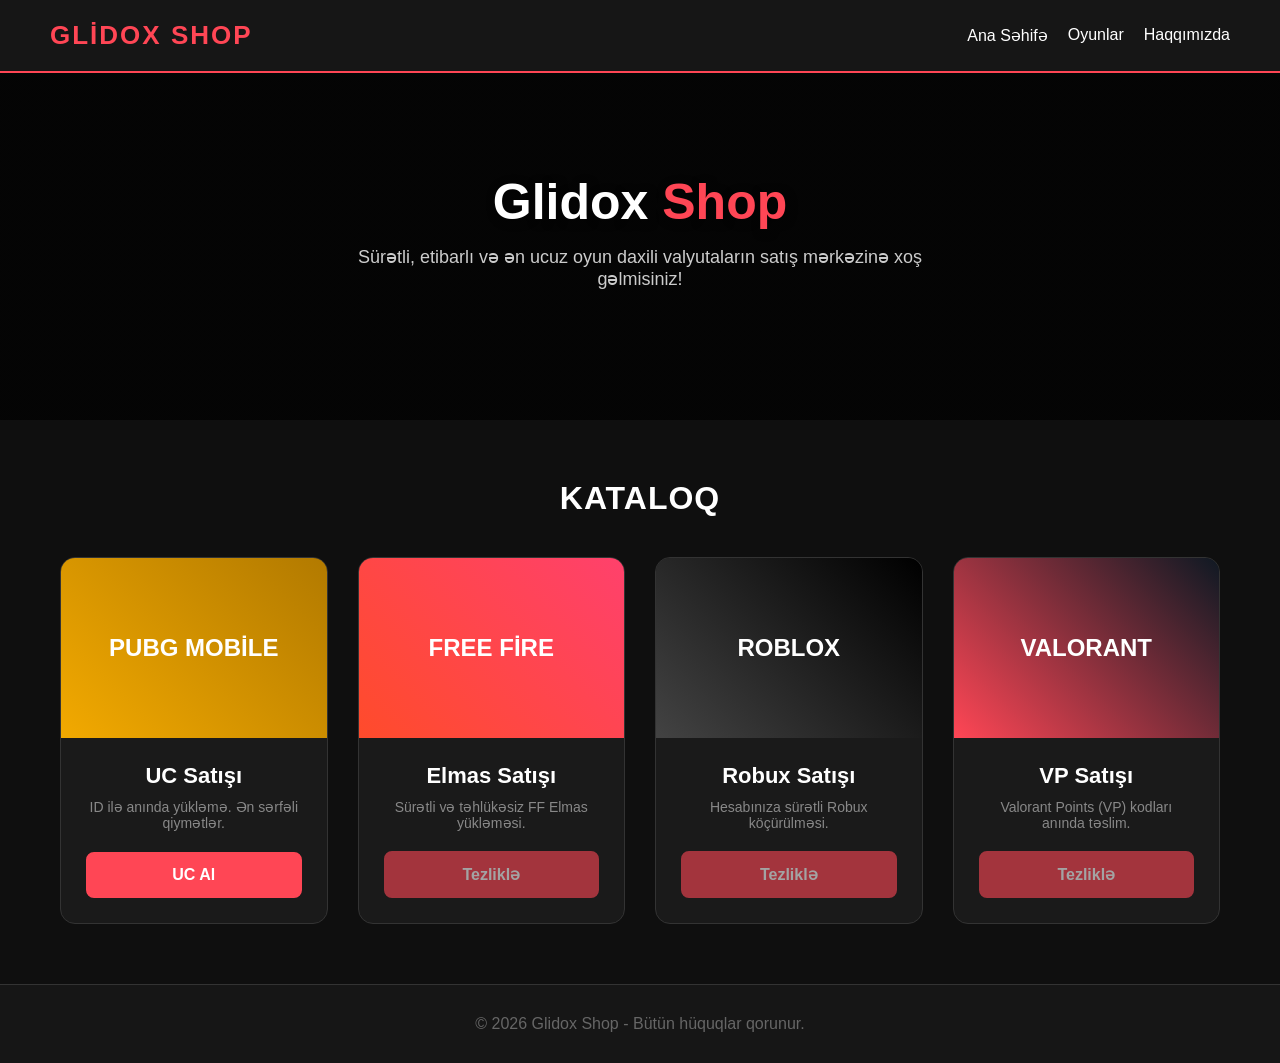
==== index.html @ 9ef9ff6c "Refactor styles and update HTML structure" ====
<!DOCTYPE html>
<html lang="az">
<head>
    <meta charset="UTF-8">
    <meta name="viewport" content="width=device-width, initial-scale=1.0">
    <title>Glidox Shop | Oyun İçi Satış Mərkəzi</title>
    <style>
        /* Ümumi Stil */
        * { margin: 0; padding: 0; box-sizing: border-box; font-family: 'Segoe UI', Tahoma, sans-serif; }
        body { background-color: #0f0f0f; color: #ffffff; scroll-behavior: smooth; }

        /* Naviqasiya Paneli */
        header { 
            background-color: #161616; padding: 20px 50px; 
            display: flex; justify-content: space-between; align-items: center; 
            border-bottom: 2px solid #ff4655; position: sticky; top: 0; z-index: 1000; 
        }
        .logo { font-size: 26px; font-weight: bold; color: #ff4655; text-decoration: none; letter-spacing: 2px; text-transform: uppercase; }
        nav ul { list-style: none; display: flex; gap: 20px; }
        nav ul li a { color: #fff; text-decoration: none; font-weight: 500; transition: 0.3s; }
        nav ul li a:hover { color: #ff4655; }

        /* Hero (Giriş) Bölməsi */
        .hero { 
            text-align: center; padding: 100px 20px; 
            background: linear-gradient(rgba(0,0,0,0.7), rgba(0,0,0,0.7)), url('https://images.unsplash.com/photo-1542751371-adc38448a05e?ixlib=rb-1.2.1&auto=format&fit=crop&w=1350&q=80');
            background-size: cover; background-position: center;
        }
        .hero h1 { font-size: 50px; margin-bottom: 15px; text-shadow: 2px 2px 10px rgba(0,0,0,0.5); }
        .hero span { color: #ff4655; }
        .hero p { color: #ccc; font-size: 18px; max-width: 600px; margin: 0 auto 30px; }

        /* Oyunlar Bölməsi */
        .games-section { max-width: 1200px; margin: 60px auto; padding: 0 20px; }
        .section-title { text-align: center; font-size: 32px; margin-bottom: 40px; text-transform: uppercase; letter-spacing: 1px; }
        .grid { display: grid; grid-template-columns: repeat(auto-fit, minmax(260px, 1fr)); gap: 30px; }

        /* Oyun Kartları */
        .card { 
            background-color: #1a1a1a; border-radius: 15px; overflow: hidden; 
            transition: 0.4s; border: 1px solid #333; text-align: center;
            display: flex; flex-direction: column;
        }
        .card:hover { transform: translateY(-10px); border-color: #ff4655; box-shadow: 0 10px 30px rgba(255, 70, 85, 0.2); }
        
        .card-img { 
            height: 180px; width: 100%; display: flex; align-items: center; 
            justify-content: center; font-size: 24px; font-weight: bold; color: #fff;
            text-transform: uppercase;
        }
        
        /* Kart Rəngləri */
        .pubg-bg { background: linear-gradient(45deg, #f2a900, #b27a00); }
        .ff-bg { background: linear-gradient(45deg, #ff4b2b, #ff416c); }
        .roblox-bg { background: linear-gradient(45deg, #434343, #000000); }
        .val-bg { background: linear-gradient(45deg, #ff4655, #0f1923); }

        .card-content { padding: 25px; flex-grow: 1; display: flex; flex-direction: column; justify-content: space-between; }
        .card-content h3 { margin-bottom: 10px; font-size: 22px; }
        .card-content p { color: #888; font-size: 14px; margin-bottom: 20px; }

        /* Düymə */
        .buy-btn { 
            background-color: #ff4655; color: #fff; padding: 12px; 
            text-decoration: none; font-weight: bold; border-radius: 8px; 
            transition: 0.3s; border: 2px solid #ff4655;
        }
        .buy-btn:hover { background-color: transparent; color: #ff4655; }

        /* Footer */
        footer { background-color: #161616; text-align: center; padding: 30px; margin-top: 50px; border-top: 1px solid #333; color: #666; }

        @media (max-width: 768px) {
            header { padding: 20px; flex-direction: column; gap: 15px; }
            .hero h1 { font-size: 35px; }
        }
    </style>
</head>
<body>

    <header>
        <a href="index.html" class="logo">Glidox Shop</a>
        <nav>
            <ul>
                <li><a href="index.html">Ana Səhifə</a></li>
                <li><a href="#games">Oyunlar</a></li>
                <li><a href="#">Haqqımızda</a></li>
            </ul>
        </nav>
    </header>

    <section class="hero">
        <h1>Glidox <span>Shop</span></h1>
        <p>Sürətli, etibarlı və ən ucuz oyun daxili valyutaların satış mərkəzinə xoş gəlmisiniz!</p>
    </section>

    <section id="games" class="games-section">
        <h2 class="section-title">Kataloq</h2>
        <div class="grid">
            
            <div class="card">
                <div class="card-img pubg-bg">PUBG Mobile</div>
                <div class="card-content">
                    <div>
                        <h3>UC Satışı</h3>
                        <p>ID ilə anında yükləmə. Ən sərfəli qiymətlər.</p>
                    </div>
                    <a href="pubg.html" class="buy-btn">UC Al</a>
                </div>
            </div>

            <div class="card">
                <div class="card-img ff-bg">Free Fire</div>
                <div class="card-content">
                    <div>
                        <h3>Elmas Satışı</h3>
                        <p>Sürətli və təhlükəsiz FF Elmas yükləməsi.</p>
                    </div>
                    <a href="#" class="buy-btn" style="opacity: 0.6; pointer-events: none;">Tezliklə</a>
                </div>
            </div>

            <div class="card">
                <div class="card-img roblox-bg">Roblox</div>
                <div class="card-content">
                    <div>
                        <h3>Robux Satışı</h3>
                        <p>Hesabınıza sürətli Robux köçürülməsi.</p>
                    </div>
                    <a href="#" class="buy-btn" style="opacity: 0.6; pointer-events: none;">Tezliklə</a>
                </div>
            </div>

            <div class="card">
                <div class="card-img val-bg">Valorant</div>
                <div class="card-content">
                    <div>
                        <h3>VP Satışı</h3>
                        <p>Valorant Points (VP) kodları anında təslim.</p>
                    </div>
                    <a href="#" class="buy-btn" style="opacity: 0.6; pointer-events: none;">Tezliklə</a>
                </div>
            </div>

        </div>
    </section>

    <footer>
        <p>&copy; 2026 Glidox Shop - Bütün hüquqlar qorunur.</p>
    </footer>

</body>
</html>
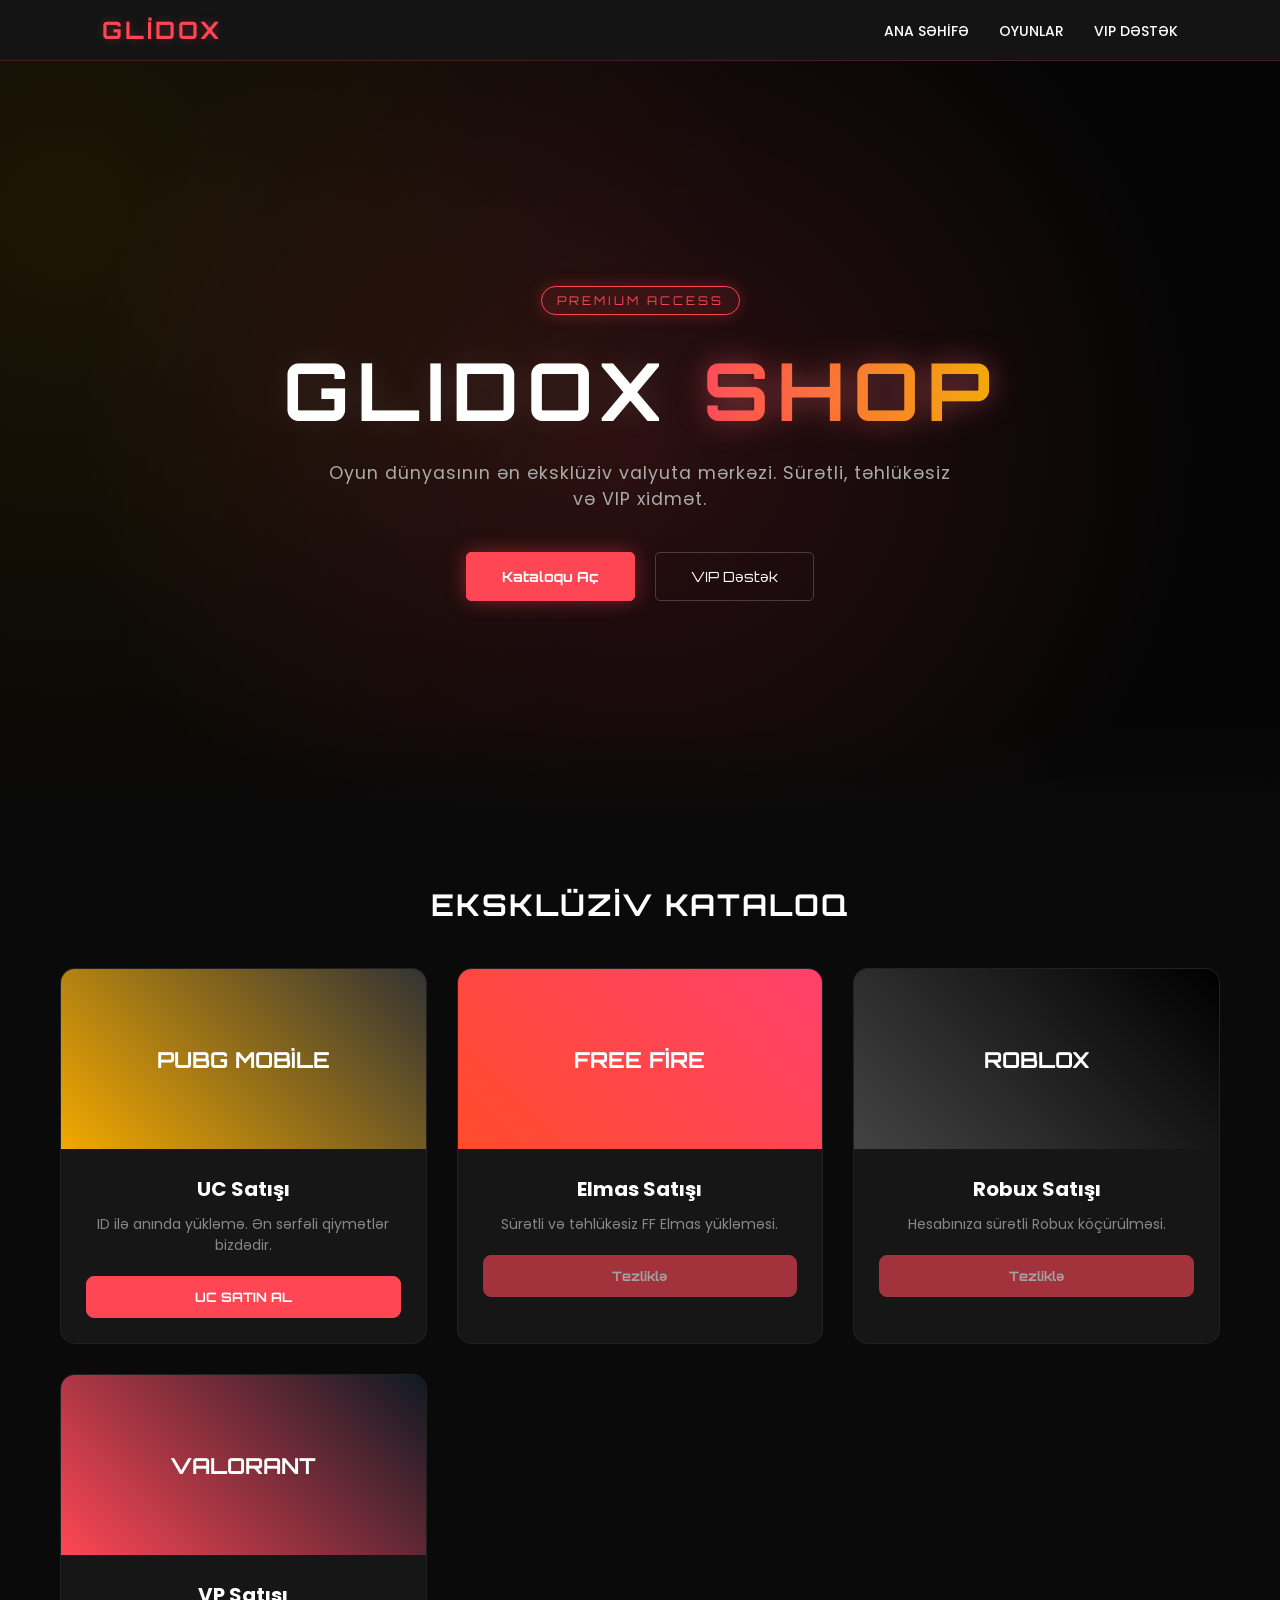
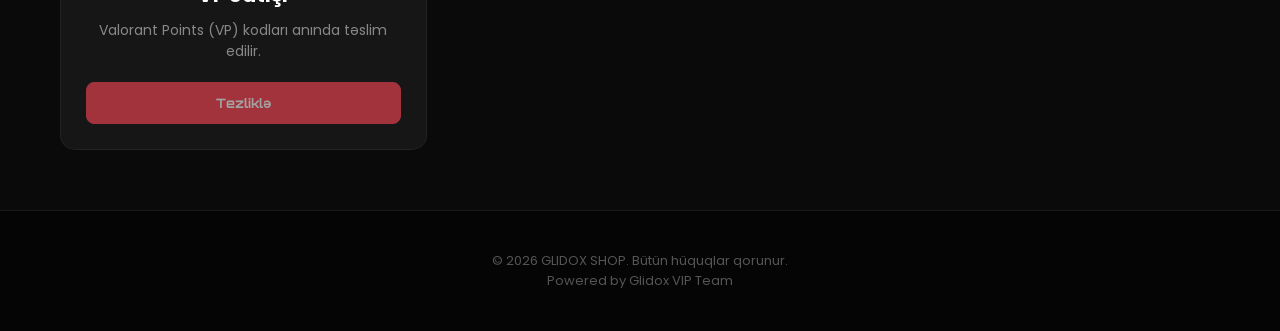
==== commit 0979ffed: "Update index.html" ====
--- a/index.html
+++ b/index.html
@@ -3,119 +3,265 @@
 <head>
     <meta charset="UTF-8">
     <meta name="viewport" content="width=device-width, initial-scale=1.0">
-    <title>Glidox Shop | Oyun İçi Satış Mərkəzi</title>
+    <title>Glidox Shop | VIP Oyun İçi Satış Mərkəzi</title>
+    <link href="https://fonts.googleapis.com/css2?family=Orbitron:wght@400;700&family=Poppins:wght@300;400;600&display=swap" rel="stylesheet">
     <style>
-        /* Ümumi Stil */
-        * { margin: 0; padding: 0; box-sizing: border-box; font-family: 'Segoe UI', Tahoma, sans-serif; }
-        body { background-color: #0f0f0f; color: #ffffff; scroll-behavior: smooth; }
-
-        /* Naviqasiya Paneli */
+        /* --- Ümumi Stil --- */
+        :root {
+            --primary: #ff4655;
+            --secondary: #f2a900;
+            --bg-dark: #0a0a0a;
+            --card-bg: #161616;
+        }
+
+        * { margin: 0; padding: 0; box-sizing: border-box; }
+        
+        body { 
+            background-color: var(--bg-dark); 
+            color: #ffffff; 
+            font-family: 'Poppins', sans-serif;
+            scroll-behavior: smooth; 
+            opacity: 0; 
+            transition: opacity 0.8s ease-in-out; 
+        }
+        
+        body.loaded { opacity: 1; }
+
+        /* --- Naviqasiya Paneli --- */
         header { 
-            background-color: #161616; padding: 20px 50px; 
+            background-color: rgba(22, 22, 22, 0.95); 
+            backdrop-filter: blur(10px);
+            padding: 15px 8%; 
             display: flex; justify-content: space-between; align-items: center; 
-            border-bottom: 2px solid #ff4655; position: sticky; top: 0; z-index: 1000; 
-        }
-        .logo { font-size: 26px; font-weight: bold; color: #ff4655; text-decoration: none; letter-spacing: 2px; text-transform: uppercase; }
-        nav ul { list-style: none; display: flex; gap: 20px; }
-        nav ul li a { color: #fff; text-decoration: none; font-weight: 500; transition: 0.3s; }
-        nav ul li a:hover { color: #ff4655; }
-
-        /* Hero (Giriş) Bölməsi */
-        .hero { 
-            text-align: center; padding: 100px 20px; 
-            background: linear-gradient(rgba(0,0,0,0.7), rgba(0,0,0,0.7)), url('https://images.unsplash.com/photo-1542751371-adc38448a05e?ixlib=rb-1.2.1&auto=format&fit=crop&w=1350&q=80');
-            background-size: cover; background-position: center;
-        }
-        .hero h1 { font-size: 50px; margin-bottom: 15px; text-shadow: 2px 2px 10px rgba(0,0,0,0.5); }
-        .hero span { color: #ff4655; }
-        .hero p { color: #ccc; font-size: 18px; max-width: 600px; margin: 0 auto 30px; }
-
-        /* Oyunlar Bölməsi */
+            border-bottom: 1px solid rgba(255, 70, 85, 0.2); 
+            position: sticky; top: 0; z-index: 1000; 
+        }
+        .logo { 
+            font-family: 'Orbitron', sans-serif;
+            font-size: 24px; font-weight: bold; color: var(--primary); 
+            text-decoration: none; letter-spacing: 3px; text-transform: uppercase; 
+            text-shadow: 0 0 10px rgba(255, 70, 85, 0.3);
+        }
+        nav ul { list-style: none; display: flex; gap: 30px; }
+        nav ul li a { 
+            color: #fff; text-decoration: none; font-size: 14px; 
+            font-weight: 500; text-transform: uppercase; transition: 0.3s; 
+        }
+        nav ul li a:hover { color: var(--primary); text-shadow: 0 0 8px rgba(255, 70, 85, 0.5); }
+
+        /* --- PREMIUM HERO BÖLMƏSİ --- */
+        .hero {
+            height: 85vh;
+            display: flex;
+            align-items: center;
+            justify-content: center;
+            position: relative;
+            background: #050505;
+            overflow: hidden;
+            text-align: center;
+            padding: 20px;
+        }
+
+        /* Arxa fon hərəkətli duman effekti */
+        .hero::before {
+            content: '';
+            position: absolute;
+            width: 150%;
+            height: 150%;
+            background: radial-gradient(circle at center, rgba(255, 70, 85, 0.15) 0%, transparent 50%),
+                        radial-gradient(circle at 20% 30%, rgba(242, 169, 0, 0.1) 0%, transparent 40%);
+            animation: flow 10s infinite alternate;
+            z-index: 1;
+        }
+
+        @keyframes flow {
+            0% { transform: translate(-10%, -10%) rotate(0deg); }
+            100% { transform: translate(10%, 10%) rotate(5deg); }
+        }
+
+        .hero-content {
+            position: relative;
+            z-index: 10;
+            max-width: 800px;
+        }
+
+        /* VIP Badge */
+        .vip-badge {
+            display: inline-block;
+            padding: 6px 15px;
+            background: rgba(255, 70, 85, 0.1);
+            border: 1px solid var(--primary);
+            color: var(--primary);
+            font-family: 'Orbitron', sans-serif;
+            font-size: 12px;
+            letter-spacing: 3px;
+            border-radius: 50px;
+            margin-bottom: 25px;
+            box-shadow: 0 0 15px rgba(255, 70, 85, 0.3);
+            animation: pulse 2s infinite;
+        }
+
+        @keyframes pulse {
+            0% { box-shadow: 0 0 5px rgba(255, 70, 85, 0.3); }
+            50% { box-shadow: 0 0 20px rgba(255, 70, 85, 0.6); }
+            100% { box-shadow: 0 0 5px rgba(255, 70, 85, 0.3); }
+        }
+
+        .hero h1 { 
+            font-family: 'Orbitron', sans-serif;
+            font-size: clamp(2.5rem, 8vw, 5rem); 
+            letter-spacing: 8px;
+            margin-bottom: 20px; 
+            text-shadow: 0 0 30px rgba(255, 255, 255, 0.1);
+        }
+        .hero h1 span { 
+            background: linear-gradient(90deg, #ff4655, #f2a900);
+            -webkit-background-clip: text;
+            -webkit-text-fill-color: transparent;
+            filter: drop-shadow(0 0 15px rgba(255, 70, 85, 0.4));
+        }
+        .hero p { color: #aaa; font-size: 1.1rem; max-width: 650px; margin: 0 auto 40px; letter-spacing: 1px; }
+
+        /* Hero Düymələri */
+        .hero-btns { display: flex; gap: 20px; justify-content: center; }
+        
+        .main-btn {
+            padding: 15px 35px;
+            background: var(--primary);
+            color: #fff;
+            text-decoration: none;
+            font-family: 'Orbitron', sans-serif;
+            font-weight: bold;
+            font-size: 14px;
+            border-radius: 5px;
+            transition: 0.4s;
+            border: 1px solid var(--primary);
+            box-shadow: 0 0 20px rgba(255, 70, 85, 0.4);
+        }
+
+        .main-btn:hover {
+            background: transparent;
+            color: var(--primary);
+            box-shadow: 0 0 40px rgba(255, 70, 85, 0.6);
+            transform: translateY(-3px);
+        }
+
+        .secondary-btn {
+            padding: 15px 35px;
+            background: transparent;
+            color: #fff;
+            text-decoration: none;
+            font-family: 'Orbitron', sans-serif;
+            font-size: 14px;
+            border: 1px solid rgba(255, 255, 255, 0.2);
+            border-radius: 5px;
+            transition: 0.4s;
+        }
+
+        .secondary-btn:hover {
+            border-color: #fff;
+            background: rgba(255, 255, 255, 0.05);
+        }
+
+        .hero-bottom-glow {
+            position: absolute;
+            bottom: 0; width: 100%; height: 100px;
+            background: linear-gradient(to top, var(--bg-dark), transparent);
+            z-index: 5;
+        }
+
+        /* --- Oyunlar Bölməsi --- */
         .games-section { max-width: 1200px; margin: 60px auto; padding: 0 20px; }
-        .section-title { text-align: center; font-size: 32px; margin-bottom: 40px; text-transform: uppercase; letter-spacing: 1px; }
-        .grid { display: grid; grid-template-columns: repeat(auto-fit, minmax(260px, 1fr)); gap: 30px; }
+        .section-title { 
+            text-align: center; font-family: 'Orbitron', sans-serif; 
+            font-size: 30px; margin-bottom: 45px; text-transform: uppercase; letter-spacing: 2px; 
+        }
+        .grid { display: grid; grid-template-columns: repeat(auto-fit, minmax(280px, 1fr)); gap: 30px; }
 
         /* Oyun Kartları */
         .card { 
-            background-color: #1a1a1a; border-radius: 15px; overflow: hidden; 
-            transition: 0.4s; border: 1px solid #333; text-align: center;
+            background-color: var(--card-bg); border-radius: 15px; overflow: hidden; 
+            transition: 0.4s; border: 1px solid rgba(255,255,255,0.05); text-align: center;
             display: flex; flex-direction: column;
         }
-        .card:hover { transform: translateY(-10px); border-color: #ff4655; box-shadow: 0 10px 30px rgba(255, 70, 85, 0.2); }
+        .card:hover { transform: translateY(-10px); border-color: var(--primary); box-shadow: 0 10px 30px rgba(255, 70, 85, 0.1); }
         
         .card-img { 
             height: 180px; width: 100%; display: flex; align-items: center; 
-            justify-content: center; font-size: 24px; font-weight: bold; color: #fff;
+            justify-content: center; font-family: 'Orbitron', sans-serif; font-size: 22px; font-weight: bold; color: #fff;
             text-transform: uppercase;
         }
         
-        /* Kart Rəngləri */
-        .pubg-bg { background: linear-gradient(45deg, #f2a900, #b27a00); }
+        .pubg-bg { background: linear-gradient(45deg, #f2a900, #333); }
         .ff-bg { background: linear-gradient(45deg, #ff4b2b, #ff416c); }
-        .roblox-bg { background: linear-gradient(45deg, #434343, #000000); }
+        .roblox-bg { background: linear-gradient(45deg, #434343, #000); }
         .val-bg { background: linear-gradient(45deg, #ff4655, #0f1923); }
 
-        .card-content { padding: 25px; flex-grow: 1; display: flex; flex-direction: column; justify-content: space-between; }
-        .card-content h3 { margin-bottom: 10px; font-size: 22px; }
+        .card-content { padding: 25px; flex-grow: 1; }
+        .card-content h3 { margin-bottom: 10px; font-size: 20px; }
         .card-content p { color: #888; font-size: 14px; margin-bottom: 20px; }
 
-        /* Düymə */
         .buy-btn { 
-            background-color: #ff4655; color: #fff; padding: 12px; 
-            text-decoration: none; font-weight: bold; border-radius: 8px; 
-            transition: 0.3s; border: 2px solid #ff4655;
-        }
-        .buy-btn:hover { background-color: transparent; color: #ff4655; }
+            display: block; background-color: var(--primary); color: #fff; padding: 12px; 
+            text-decoration: none; font-weight: bold; border-radius: 8px; font-family: 'Orbitron', sans-serif;
+            font-size: 13px; transition: 0.3s; border: 1px solid var(--primary);
+        }
+        .buy-btn:hover { background-color: transparent; color: var(--primary); }
 
         /* Footer */
-        footer { background-color: #161616; text-align: center; padding: 30px; margin-top: 50px; border-top: 1px solid #333; color: #666; }
+        footer { background-color: #050505; text-align: center; padding: 40px; border-top: 1px solid #1a1a1a; color: #555; font-size: 13px; }
 
         @media (max-width: 768px) {
-            header { padding: 20px; flex-direction: column; gap: 15px; }
-            .hero h1 { font-size: 35px; }
+            .hero h1 { font-size: 2.5rem; }
+            .hero-btns { flex-direction: column; padding: 0 20px; }
         }
     </style>
 </head>
 <body>
 
     <header>
-        <a href="index.html" class="logo">Glidox Shop</a>
+        <a href="index.html" class="logo">Glidox</a>
         <nav>
             <ul>
                 <li><a href="index.html">Ana Səhifə</a></li>
                 <li><a href="#games">Oyunlar</a></li>
-                <li><a href="#">Haqqımızda</a></li>
+                <li><a href="#">VIP Dəstək</a></li>
             </ul>
         </nav>
     </header>
 
     <section class="hero">
-        <h1>Glidox <span>Shop</span></h1>
-        <p>Sürətli, etibarlı və ən ucuz oyun daxili valyutaların satış mərkəzinə xoş gəlmisiniz!</p>
+        <div class="hero-overlay"></div>
+        <div class="hero-content">
+            <div class="vip-badge">PREMIUM ACCESS</div>
+            <h1>GLIDOX <span>SHOP</span></h1>
+            <p>Oyun dünyasının ən eksklüziv valyuta mərkəzi. Sürətli, təhlükəsiz və VIP xidmət.</p>
+            <div class="hero-btns">
+                <a href="#games" class="main-btn">Kataloqu Aç</a>
+                <a href="#" class="secondary-btn">VIP Dəstək</a>
+            </div>
+        </div>
+        <div class="hero-bottom-glow"></div>
     </section>
 
     <section id="games" class="games-section">
-        <h2 class="section-title">Kataloq</h2>
+        <h2 class="section-title">Eksklüziv Kataloq</h2>
         <div class="grid">
             
             <div class="card">
                 <div class="card-img pubg-bg">PUBG Mobile</div>
                 <div class="card-content">
-                    <div>
-                        <h3>UC Satışı</h3>
-                        <p>ID ilə anında yükləmə. Ən sərfəli qiymətlər.</p>
-                    </div>
-                    <a href="pubg.html" class="buy-btn">UC Al</a>
+                    <h3>UC Satışı</h3>
+                    <p>ID ilə anında yükləmə. Ən sərfəli qiymətlər bizdədir.</p>
+                    <a href="pubg.html" class="buy-btn transition-link">UC SATIN AL</a>
                 </div>
             </div>
 
             <div class="card">
                 <div class="card-img ff-bg">Free Fire</div>
                 <div class="card-content">
-                    <div>
-                        <h3>Elmas Satışı</h3>
-                        <p>Sürətli və təhlükəsiz FF Elmas yükləməsi.</p>
-                    </div>
+                    <h3>Elmas Satışı</h3>
+                    <p>Sürətli və təhlükəsiz FF Elmas yükləməsi.</p>
                     <a href="#" class="buy-btn" style="opacity: 0.6; pointer-events: none;">Tezliklə</a>
                 </div>
             </div>
@@ -123,10 +269,8 @@
             <div class="card">
                 <div class="card-img roblox-bg">Roblox</div>
                 <div class="card-content">
-                    <div>
-                        <h3>Robux Satışı</h3>
-                        <p>Hesabınıza sürətli Robux köçürülməsi.</p>
-                    </div>
+                    <h3>Robux Satışı</h3>
+                    <p>Hesabınıza sürətli Robux köçürülməsi.</p>
                     <a href="#" class="buy-btn" style="opacity: 0.6; pointer-events: none;">Tezliklə</a>
                 </div>
             </div>
@@ -134,10 +278,8 @@
             <div class="card">
                 <div class="card-img val-bg">Valorant</div>
                 <div class="card-content">
-                    <div>
-                        <h3>VP Satışı</h3>
-                        <p>Valorant Points (VP) kodları anında təslim.</p>
-                    </div>
+                    <h3>VP Satışı</h3>
+                    <p>Valorant Points (VP) kodları anında təslim edilir.</p>
                     <a href="#" class="buy-btn" style="opacity: 0.6; pointer-events: none;">Tezliklə</a>
                 </div>
             </div>
@@ -146,8 +288,25 @@
     </section>
 
     <footer>
-        <p>&copy; 2026 Glidox Shop - Bütün hüquqlar qorunur.</p>
+        <p>&copy; 2026 GLIDOX SHOP. Bütün hüquqlar qorunur. <br> Powered by Glidox VIP Team</p>
     </footer>
+
+    <script>
+        window.addEventListener("DOMContentLoaded", () => {
+            document.body.classList.add("loaded");
+        });
+
+        document.querySelectorAll('.transition-link').forEach(link => {
+            link.addEventListener('click', function(e) {
+                e.preventDefault();
+                const targetUrl = this.getAttribute('href');
+                document.body.style.opacity = '0';
+                setTimeout(() => {
+                    window.location.href = targetUrl;
+                }, 600);
+            });
+        });
+    </script>
 
 </body>
 </html>
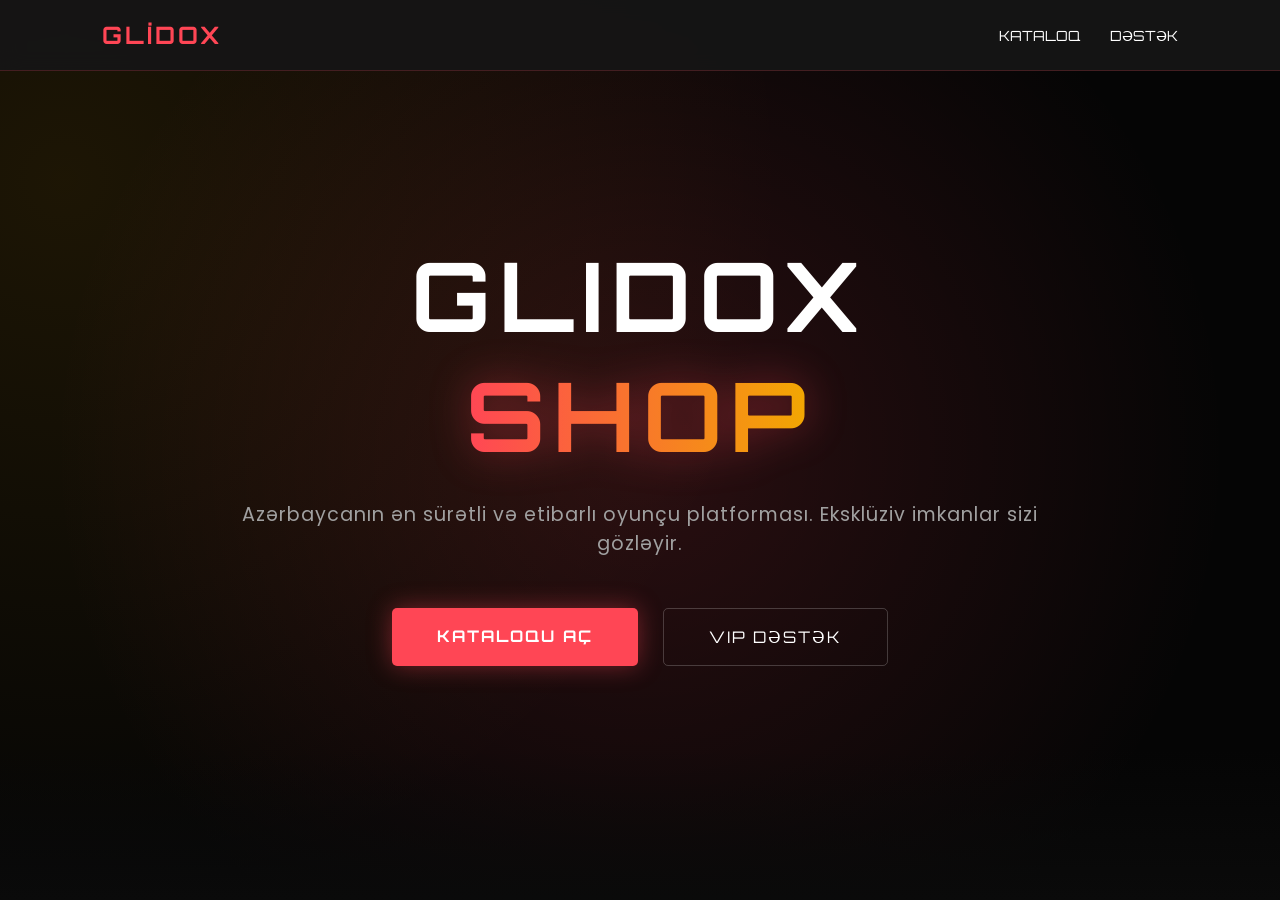
==== commit ed580233: "Update index.html" ====
--- a/index.html
+++ b/index.html
@@ -3,15 +3,13 @@
 <head>
     <meta charset="UTF-8">
     <meta name="viewport" content="width=device-width, initial-scale=1.0">
-    <title>Glidox Shop | VIP Oyun İçi Satış Mərkəzi</title>
+    <title>Glidox Shop | Ana Səhifə</title>
     <link href="https://fonts.googleapis.com/css2?family=Orbitron:wght@400;700&family=Poppins:wght@300;400;600&display=swap" rel="stylesheet">
     <style>
-        /* --- Ümumi Stil --- */
         :root {
             --primary: #ff4655;
-            --secondary: #f2a900;
             --bg-dark: #0a0a0a;
-            --card-bg: #161616;
+            --text-dim: #a0a0a0;
         }
 
         * { margin: 0; padding: 0; box-sizing: border-box; }
@@ -20,38 +18,34 @@
             background-color: var(--bg-dark); 
             color: #ffffff; 
             font-family: 'Poppins', sans-serif;
-            scroll-behavior: smooth; 
+            overflow: hidden; /* Səhifə sürüşməsin (scroll), çünki tək bölmədir */
             opacity: 0; 
             transition: opacity 0.8s ease-in-out; 
         }
         
         body.loaded { opacity: 1; }
 
-        /* --- Naviqasiya Paneli --- */
+        /* --- Header --- */
         header { 
             background-color: rgba(22, 22, 22, 0.95); 
             backdrop-filter: blur(10px);
-            padding: 15px 8%; 
+            padding: 20px 8%; 
             display: flex; justify-content: space-between; align-items: center; 
             border-bottom: 1px solid rgba(255, 70, 85, 0.2); 
-            position: sticky; top: 0; z-index: 1000; 
+            position: fixed; top: 0; width: 100%; z-index: 1000; 
         }
         .logo { 
             font-family: 'Orbitron', sans-serif;
             font-size: 24px; font-weight: bold; color: var(--primary); 
             text-decoration: none; letter-spacing: 3px; text-transform: uppercase; 
-            text-shadow: 0 0 10px rgba(255, 70, 85, 0.3);
         }
         nav ul { list-style: none; display: flex; gap: 30px; }
-        nav ul li a { 
-            color: #fff; text-decoration: none; font-size: 14px; 
-            font-weight: 500; text-transform: uppercase; transition: 0.3s; 
-        }
-        nav ul li a:hover { color: var(--primary); text-shadow: 0 0 8px rgba(255, 70, 85, 0.5); }
+        nav ul li a { color: #fff; text-decoration: none; font-size: 14px; text-transform: uppercase; transition: 0.3s; font-family: 'Orbitron', sans-serif; }
+        nav ul li a:hover { color: var(--primary); }
 
-        /* --- PREMIUM HERO BÖLMƏSİ --- */
+        /* --- Premium Hero (Oyunlarsız Versiya) --- */
         .hero {
-            height: 85vh;
+            height: 100vh; /* Tam ekran boyu */
             display: flex;
             align-items: center;
             justify-content: center;
@@ -59,15 +53,12 @@
             background: #050505;
             overflow: hidden;
             text-align: center;
-            padding: 20px;
         }
 
-        /* Arxa fon hərəkətli duman effekti */
         .hero::before {
             content: '';
             position: absolute;
-            width: 150%;
-            height: 150%;
+            width: 150%; height: 150%;
             background: radial-gradient(circle at center, rgba(255, 70, 85, 0.15) 0%, transparent 50%),
                         radial-gradient(circle at 20% 30%, rgba(242, 169, 0, 0.1) 0%, transparent 40%);
             animation: flow 10s infinite alternate;
@@ -75,145 +66,61 @@
         }
 
         @keyframes flow {
-            0% { transform: translate(-10%, -10%) rotate(0deg); }
-            100% { transform: translate(10%, 10%) rotate(5deg); }
+            0% { transform: translate(-5%, -5%) rotate(0deg); }
+            100% { transform: translate(5%, 5%) rotate(3deg); }
         }
 
-        .hero-content {
-            position: relative;
-            z-index: 10;
-            max-width: 800px;
-        }
-
-        /* VIP Badge */
-        .vip-badge {
-            display: inline-block;
-            padding: 6px 15px;
-            background: rgba(255, 70, 85, 0.1);
-            border: 1px solid var(--primary);
-            color: var(--primary);
-            font-family: 'Orbitron', sans-serif;
-            font-size: 12px;
-            letter-spacing: 3px;
-            border-radius: 50px;
-            margin-bottom: 25px;
-            box-shadow: 0 0 15px rgba(255, 70, 85, 0.3);
-            animation: pulse 2s infinite;
-        }
-
-        @keyframes pulse {
-            0% { box-shadow: 0 0 5px rgba(255, 70, 85, 0.3); }
-            50% { box-shadow: 0 0 20px rgba(255, 70, 85, 0.6); }
-            100% { box-shadow: 0 0 5px rgba(255, 70, 85, 0.3); }
-        }
+        .hero-content { position: relative; z-index: 10; max-width: 850px; padding: 20px; }
 
         .hero h1 { 
             font-family: 'Orbitron', sans-serif;
-            font-size: clamp(2.5rem, 8vw, 5rem); 
+            font-size: clamp(3rem, 10vw, 6rem); 
             letter-spacing: 8px;
-            margin-bottom: 20px; 
-            text-shadow: 0 0 30px rgba(255, 255, 255, 0.1);
+            margin-bottom: 25px; 
+            text-transform: uppercase;
         }
         .hero h1 span { 
             background: linear-gradient(90deg, #ff4655, #f2a900);
             -webkit-background-clip: text;
             -webkit-text-fill-color: transparent;
-            filter: drop-shadow(0 0 15px rgba(255, 70, 85, 0.4));
+            filter: drop-shadow(0 0 20px rgba(255, 70, 85, 0.4));
         }
-        .hero p { color: #aaa; font-size: 1.1rem; max-width: 650px; margin: 0 auto 40px; letter-spacing: 1px; }
+        .hero p { color: var(--text-dim); font-size: 1.2rem; margin-bottom: 50px; letter-spacing: 1px; }
 
-        /* Hero Düymələri */
-        .hero-btns { display: flex; gap: 20px; justify-content: center; }
+        /* Düymələr */
+        .hero-btns { display: flex; gap: 25px; justify-content: center; }
         
         .main-btn {
-            padding: 15px 35px;
-            background: var(--primary);
-            color: #fff;
-            text-decoration: none;
-            font-family: 'Orbitron', sans-serif;
-            font-weight: bold;
-            font-size: 14px;
-            border-radius: 5px;
-            transition: 0.4s;
-            border: 1px solid var(--primary);
-            box-shadow: 0 0 20px rgba(255, 70, 85, 0.4);
+            padding: 18px 45px; background: var(--primary); color: #fff;
+            text-decoration: none; font-family: 'Orbitron', sans-serif;
+            font-weight: bold; border-radius: 5px; transition: 0.4s;
+            box-shadow: 0 0 25px rgba(255, 70, 85, 0.4);
+            text-transform: uppercase; letter-spacing: 2px;
         }
-
-        .main-btn:hover {
-            background: transparent;
-            color: var(--primary);
+        .main-btn:hover { 
+            background: transparent; color: var(--primary); 
+            border: 1px solid var(--primary); transform: translateY(-5px);
             box-shadow: 0 0 40px rgba(255, 70, 85, 0.6);
-            transform: translateY(-3px);
         }
 
         .secondary-btn {
-            padding: 15px 35px;
-            background: transparent;
-            color: #fff;
-            text-decoration: none;
-            font-family: 'Orbitron', sans-serif;
-            font-size: 14px;
+            padding: 18px 45px; background: transparent; color: #fff;
+            text-decoration: none; font-family: 'Orbitron', sans-serif;
             border: 1px solid rgba(255, 255, 255, 0.2);
-            border-radius: 5px;
-            transition: 0.4s;
+            border-radius: 5px; transition: 0.4s;
+            text-transform: uppercase; letter-spacing: 2px;
         }
-
-        .secondary-btn:hover {
-            border-color: #fff;
-            background: rgba(255, 255, 255, 0.05);
-        }
+        .secondary-btn:hover { border-color: #fff; background: rgba(255, 255, 255, 0.05); }
 
         .hero-bottom-glow {
-            position: absolute;
-            bottom: 0; width: 100%; height: 100px;
+            position: absolute; bottom: 0; width: 100%; height: 150px;
             background: linear-gradient(to top, var(--bg-dark), transparent);
             z-index: 5;
         }
 
-        /* --- Oyunlar Bölməsi --- */
-        .games-section { max-width: 1200px; margin: 60px auto; padding: 0 20px; }
-        .section-title { 
-            text-align: center; font-family: 'Orbitron', sans-serif; 
-            font-size: 30px; margin-bottom: 45px; text-transform: uppercase; letter-spacing: 2px; 
-        }
-        .grid { display: grid; grid-template-columns: repeat(auto-fit, minmax(280px, 1fr)); gap: 30px; }
-
-        /* Oyun Kartları */
-        .card { 
-            background-color: var(--card-bg); border-radius: 15px; overflow: hidden; 
-            transition: 0.4s; border: 1px solid rgba(255,255,255,0.05); text-align: center;
-            display: flex; flex-direction: column;
-        }
-        .card:hover { transform: translateY(-10px); border-color: var(--primary); box-shadow: 0 10px 30px rgba(255, 70, 85, 0.1); }
-        
-        .card-img { 
-            height: 180px; width: 100%; display: flex; align-items: center; 
-            justify-content: center; font-family: 'Orbitron', sans-serif; font-size: 22px; font-weight: bold; color: #fff;
-            text-transform: uppercase;
-        }
-        
-        .pubg-bg { background: linear-gradient(45deg, #f2a900, #333); }
-        .ff-bg { background: linear-gradient(45deg, #ff4b2b, #ff416c); }
-        .roblox-bg { background: linear-gradient(45deg, #434343, #000); }
-        .val-bg { background: linear-gradient(45deg, #ff4655, #0f1923); }
-
-        .card-content { padding: 25px; flex-grow: 1; }
-        .card-content h3 { margin-bottom: 10px; font-size: 20px; }
-        .card-content p { color: #888; font-size: 14px; margin-bottom: 20px; }
-
-        .buy-btn { 
-            display: block; background-color: var(--primary); color: #fff; padding: 12px; 
-            text-decoration: none; font-weight: bold; border-radius: 8px; font-family: 'Orbitron', sans-serif;
-            font-size: 13px; transition: 0.3s; border: 1px solid var(--primary);
-        }
-        .buy-btn:hover { background-color: transparent; color: var(--primary); }
-
-        /* Footer */
-        footer { background-color: #050505; text-align: center; padding: 40px; border-top: 1px solid #1a1a1a; color: #555; font-size: 13px; }
-
         @media (max-width: 768px) {
-            .hero h1 { font-size: 2.5rem; }
-            .hero-btns { flex-direction: column; padding: 0 20px; }
+            .hero-btns { flex-direction: column; }
+            header { padding: 15px 5%; }
         }
     </style>
 </head>
@@ -223,90 +130,28 @@
         <a href="index.html" class="logo">Glidox</a>
         <nav>
             <ul>
-                <li><a href="index.html">Ana Səhifə</a></li>
-                <li><a href="#games">Oyunlar</a></li>
-                <li><a href="#">VIP Dəstək</a></li>
+                <li><a href="katalog.html">Kataloq</a></li>
+                <li><a href="#">Dəstək</a></li>
             </ul>
         </nav>
     </header>
 
     <section class="hero">
-        <div class="hero-overlay"></div>
         <div class="hero-content">
-            <div class="vip-badge">PREMIUM ACCESS</div>
             <h1>GLIDOX <span>SHOP</span></h1>
-            <p>Oyun dünyasının ən eksklüziv valyuta mərkəzi. Sürətli, təhlükəsiz və VIP xidmət.</p>
+            <p>Azərbaycanın ən sürətli və etibarlı oyunçu platforması. Eksklüziv imkanlar sizi gözləyir.</p>
             <div class="hero-btns">
-                <a href="#games" class="main-btn">Kataloqu Aç</a>
+                <a href="katalog.html" class="main-btn">Kataloqu Aç</a>
                 <a href="#" class="secondary-btn">VIP Dəstək</a>
             </div>
         </div>
         <div class="hero-bottom-glow"></div>
     </section>
 
-    <section id="games" class="games-section">
-        <h2 class="section-title">Eksklüziv Kataloq</h2>
-        <div class="grid">
-            
-            <div class="card">
-                <div class="card-img pubg-bg">PUBG Mobile</div>
-                <div class="card-content">
-                    <h3>UC Satışı</h3>
-                    <p>ID ilə anında yükləmə. Ən sərfəli qiymətlər bizdədir.</p>
-                    <a href="pubg.html" class="buy-btn transition-link">UC SATIN AL</a>
-                </div>
-            </div>
-
-            <div class="card">
-                <div class="card-img ff-bg">Free Fire</div>
-                <div class="card-content">
-                    <h3>Elmas Satışı</h3>
-                    <p>Sürətli və təhlükəsiz FF Elmas yükləməsi.</p>
-                    <a href="#" class="buy-btn" style="opacity: 0.6; pointer-events: none;">Tezliklə</a>
-                </div>
-            </div>
-
-            <div class="card">
-                <div class="card-img roblox-bg">Roblox</div>
-                <div class="card-content">
-                    <h3>Robux Satışı</h3>
-                    <p>Hesabınıza sürətli Robux köçürülməsi.</p>
-                    <a href="#" class="buy-btn" style="opacity: 0.6; pointer-events: none;">Tezliklə</a>
-                </div>
-            </div>
-
-            <div class="card">
-                <div class="card-img val-bg">Valorant</div>
-                <div class="card-content">
-                    <h3>VP Satışı</h3>
-                    <p>Valorant Points (VP) kodları anında təslim edilir.</p>
-                    <a href="#" class="buy-btn" style="opacity: 0.6; pointer-events: none;">Tezliklə</a>
-                </div>
-            </div>
-
-        </div>
-    </section>
-
-    <footer>
-        <p>&copy; 2026 GLIDOX SHOP. Bütün hüquqlar qorunur. <br> Powered by Glidox VIP Team</p>
-    </footer>
-
     <script>
         window.addEventListener("DOMContentLoaded", () => {
             document.body.classList.add("loaded");
         });
-
-        document.querySelectorAll('.transition-link').forEach(link => {
-            link.addEventListener('click', function(e) {
-                e.preventDefault();
-                const targetUrl = this.getAttribute('href');
-                document.body.style.opacity = '0';
-                setTimeout(() => {
-                    window.location.href = targetUrl;
-                }, 600);
-            });
-        });
     </script>
-
 </body>
 </html>
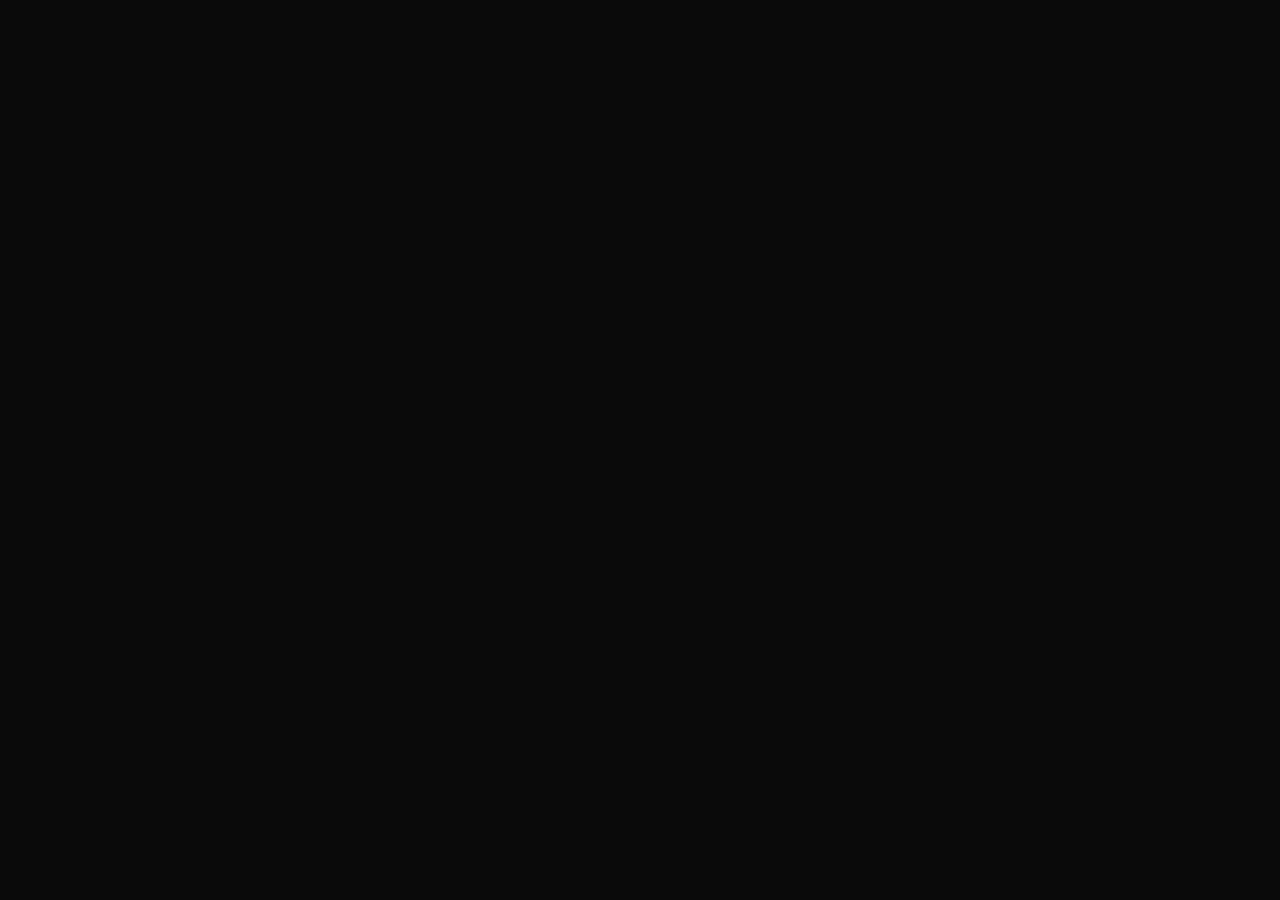
==== commit f6481457: "Update index.html" ====
--- a/index.html
+++ b/index.html
@@ -18,34 +18,57 @@
             background-color: var(--bg-dark); 
             color: #ffffff; 
             font-family: 'Poppins', sans-serif;
-            overflow: hidden; /* Səhifə sürüşməsin (scroll), çünki tək bölmədir */
+            overflow-x: hidden; 
             opacity: 0; 
             transition: opacity 0.8s ease-in-out; 
         }
         
         body.loaded { opacity: 1; }
 
-        /* --- Header --- */
+        /* DUYURU PANELİ */
+        #announcement-bar {
+            display: none; 
+            background: var(--primary); 
+            color: white; 
+            text-align: center; 
+            padding: 12px; 
+            font-family: 'Orbitron', sans-serif; 
+            font-size: 14px; 
+            position: fixed; 
+            top: 0; 
+            width: 100%; 
+            z-index: 2000;
+            box-shadow: 0 5px 20px rgba(255, 70, 85, 0.4);
+            letter-spacing: 1px;
+        }
+
         header { 
             background-color: rgba(22, 22, 22, 0.95); 
             backdrop-filter: blur(10px);
             padding: 20px 8%; 
             display: flex; justify-content: space-between; align-items: center; 
             border-bottom: 1px solid rgba(255, 70, 85, 0.2); 
-            position: fixed; top: 0; width: 100%; z-index: 1000; 
-        }
+            position: fixed; 
+            top: 0; /* JS duyuruya görə bunu tənzimləyəcək */
+            width: 100%; 
+            z-index: 1000; 
+            transition: top 0.3s ease;
+        }
+
         .logo { 
             font-family: 'Orbitron', sans-serif;
             font-size: 24px; font-weight: bold; color: var(--primary); 
             text-decoration: none; letter-spacing: 3px; text-transform: uppercase; 
         }
         nav ul { list-style: none; display: flex; gap: 30px; }
-        nav ul li a { color: #fff; text-decoration: none; font-size: 14px; text-transform: uppercase; transition: 0.3s; font-family: 'Orbitron', sans-serif; }
+        nav ul li a { 
+            color: #fff; text-decoration: none; font-size: 14px; 
+            text-transform: uppercase; transition: 0.3s; font-family: 'Orbitron', sans-serif; 
+        }
         nav ul li a:hover { color: var(--primary); }
 
-        /* --- Premium Hero (Oyunlarsız Versiya) --- */
         .hero {
-            height: 100vh; /* Tam ekran boyu */
+            height: 100vh;
             display: flex;
             align-items: center;
             justify-content: center;
@@ -87,7 +110,6 @@
         }
         .hero p { color: var(--text-dim); font-size: 1.2rem; margin-bottom: 50px; letter-spacing: 1px; }
 
-        /* Düymələr */
         .hero-btns { display: flex; gap: 25px; justify-content: center; }
         
         .main-btn {
@@ -126,12 +148,16 @@
 </head>
 <body>
 
-    <header>
+    <div id="announcement-bar">
+        📢 <span id="ann-text-display"></span>
+    </div>
+
+    <header id="main-header">
         <a href="index.html" class="logo">Glidox</a>
         <nav>
             <ul>
-                <li><a href="katalog.html">Kataloq</a></li>
-                <li><a href="#">Dəstək</a></li>
+                <li><a href="games.html">Oyunlar</a></li>
+                <li><a href="destek.html">Dəstək</a></li>
             </ul>
         </nav>
     </header>
@@ -141,14 +167,51 @@
             <h1>GLIDOX <span>SHOP</span></h1>
             <p>Azərbaycanın ən sürətli və etibarlı oyunçu platforması. Eksklüziv imkanlar sizi gözləyir.</p>
             <div class="hero-btns">
-                <a href="katalog.html" class="main-btn">Kataloqu Aç</a>
-                <a href="#" class="secondary-btn">VIP Dəstək</a>
+                <a href="games.html" class="main-btn">Oyunları Gör</a>
+                <a href="destek.html" class="secondary-btn">Dəstək Al</a>
             </div>
         </div>
         <div class="hero-bottom-glow"></div>
     </section>
 
-    <script>
+    <script type="module">
+        import { initializeApp } from "https://www.gstatic.com/firebasejs/10.7.1/firebase-app.js";
+        import { getDatabase, ref, onValue } from "https://www.gstatic.com/firebasejs/10.7.1/firebase-database.js";
+
+        const firebaseConfig = {
+            apiKey: "AIzaSyCGsCjbwh6P7fHepdHrSyykpSAEmg0RmO8",
+            authDomain: "glidoxshop.firebaseapp.com",
+            projectId: "glidoxshop",
+            databaseURL: "https://glidoxshop-default-rtdb.europe-west1.firebasedatabase.app", // Database URL mütləq olmalıdır
+            storageBucket: "glidoxshop.firebasestorage.app",
+            messagingSenderId: "123258254071",
+            appId: "1:123258254071:web:ae147159986886134a59f2",
+            measurementId: "G-TT462T34YL"
+        };
+
+        // Initialize Firebase
+        const app = initializeApp(firebaseConfig);
+        const database = getDatabase(app);
+
+        // --- DUYURU SİSTEMİ ---
+        const annBar = document.getElementById('announcement-bar');
+        const annText = document.getElementById('ann-text-display');
+        const header = document.getElementById('main-header');
+
+        onValue(ref(database, 'announcement'), (snap) => {
+            const data = snap.val();
+            if (data && data.status === "active" && data.text !== "") {
+                annBar.style.display = "block";
+                annText.innerText = data.text;
+                // Header-i aşağı sürüşdürürük ki, duyuru barının altında qalmasın
+                header.style.top = annBar.offsetHeight + "px";
+            } else {
+                annBar.style.display = "none";
+                header.style.top = "0";
+            }
+        });
+
+        // Sayt yüklənəndə animasiyanı aktiv et
         window.addEventListener("DOMContentLoaded", () => {
             document.body.classList.add("loaded");
         });
